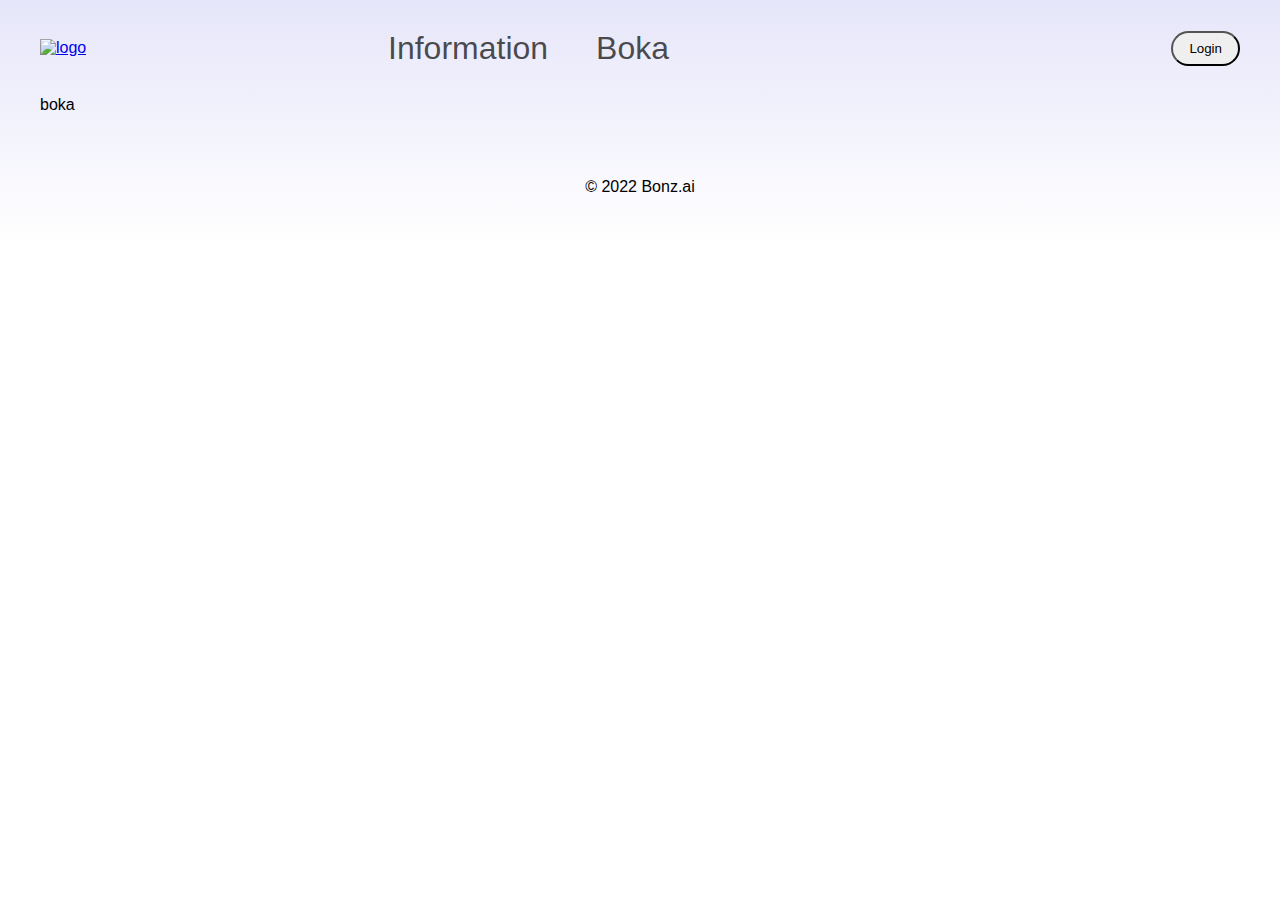
==== boka.html @ 75688e07 "first commit" ====
<!doctype html>
<html lang="sv">
<head>
    <meta charset="utf-8">
    <meta name="viewport" content="width=device-width, initial-scale=1.0">
    <title>Boka</title>
    <link rel="stylesheet" href="stil.css">
</head>

<body>

    <nav class="navigation">
        <a href="index.html" class="navigation__logo">
            <img class="navigation__bild" src="bilder/bonz.ai-logo-color-landscape.png" alt="logo">
        </a>
        <a class="navigation__link" href="om.html">Information</a>
        <a class="navigation__link" href="boka.html">Boka</a>
        <button class="navigation__button">Login</button>
    </nav>

    <p>boka</p>

    <footer class="footer">
        <p>&copy; 2022 Bonz.ai</p>
    </footer>

</body>
</html>
---- stil.css ----
* {
    box-sizing: border-box;
}

body {
    font-family: Verdana, sans-serif;
    width: clamp(0px, calc(100% - 20px), 1200px);
    margin: 0 auto;
    background: no-repeat linear-gradient(lavender, white);
}

/*--------------------- .navigation -----------------------*/

.navigation {
    height: 4rem;
    display: flex;
    align-items: center;
    margin: 1rem 0;
}

.navigation__logo {
    width: 300px;
}

.navigation__bild {
    width: 100%;
}

.navigation__link {
    text-decoration: none;
    color: rgb(0 0 0 / .7);
    font-size: 2rem;
    padding-left: 3rem;
}

.navigation__button {
    margin-left: auto;
    padding: .5rem 1rem;
    border-radius: 50rem;
    cursor: pointer;
}

/*----------------------- .content -------------------------*/

.content {
    display: flex;
    flex-direction: row-reverse;
    /* align-items: stretch; */
    gap: 2rem;
}

.content__boka,
.content__om {
    width: 50%;
}
.content__link {
    display: flex;
    flex-direction: column;
    border: 2px solid rgb(0 0 0 / .7);
    padding: 0 3rem 2rem;
    text-decoration: none;
    color: black;
    height: 100%;
}

.content__link:hover {
    background-color: rgb(0 0 0 / .1);
    cursor: pointer;
}
.content__rubrik {
    text-align: center;
    font-size: 2.4rem;
}
.content__paragraf {
    margin: 0 0 2rem;
}
.content__form {
    display: grid;
}
.content__bild {
    width: 100%;
    margin-top: auto;
}

/*------------------------- .footer --------------------------*/

.footer {
    display: flex;
    flex-wrap: wrap;
    justify-content: space-around;
    /* align-items: center; */
    padding: 2rem;
}
.footer__navigation {
    display: flex;
    flex-direction: column;
    /* justify-content: space-evenly; */
}
.footer__link {
    /* text-decoration: none; */
    color: black;
    line-height: 1.6rem;
}
.footer__adress {
    /* align-self: center; */
    line-height: 1.6rem;
}
.footer__bild {
    width: 120px;
}

/*------------------- @media --------------------------------*/

@media screen and (max-width: 750px) {
    .navigation {
        display: grid;
        place-items: center;
        height: unset;
        grid-template-columns: repeat(6, 1fr);
        grid-auto-rows: auto;
    }
    .navigation__logo {
        grid-column: 1 / span 4;
        grid-row: 1;
    }
    .navigation__button {
        margin-left: 3rem;
        grid-column: 5 / span 2;
        grid-row: 1;
        margin: 1rem;
    }
    .navigation__link {
        grid-column: span 3;
        padding: 1rem;
    }
    .content {
        flex-direction: column;
    }
    .content__boka,
    .content__om {
        width: 100%;
    }
}

@media screen and (max-width: 388px) {
    .navigation {
        display: flex;
        flex-direction: column;
    }
}
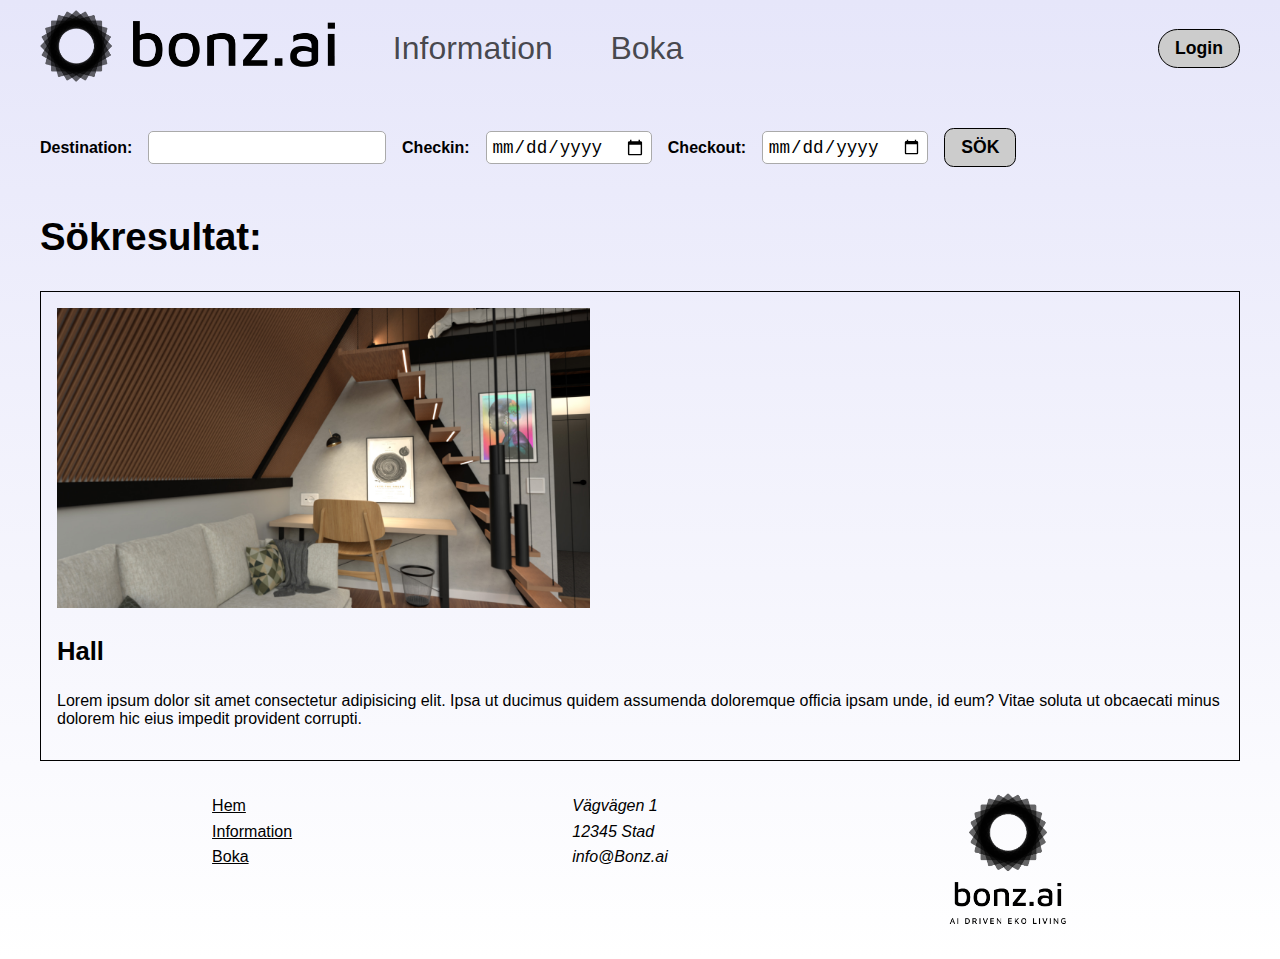
==== commit 85f673d4: "added content" ====
--- a/boka.html
+++ b/boka.html
@@ -1,5 +1,6 @@
 <!doctype html>
 <html lang="sv">
+
 <head>
     <meta charset="utf-8">
     <meta name="viewport" content="width=device-width, initial-scale=1.0">
@@ -11,18 +12,50 @@
 
     <nav class="navigation">
         <a href="index.html" class="navigation__logo">
-            <img class="navigation__bild" src="bilder/bonz.ai-logo-color-landscape.png" alt="logo">
+            <img class="navigation__img" src="bilder/bonz.ai-logo-black-landscape.png" alt="logo">
         </a>
         <a class="navigation__link" href="om.html">Information</a>
         <a class="navigation__link" href="boka.html">Boka</a>
-        <button class="navigation__button">Login</button>
+        <button class="button button--navigation">Login</button>
     </nav>
+    <main>
+        <section>
+            <form class="form form--row" action="boka.html">
+                <label class="form__label" for="destination">Destination:</label>
+                <input class="form__field form__field--row" type="text" id="destination">
+                <label class="form__label" for="date">Checkin:</label>
+                <input class="form__field form__field--row" type="date" name="date-in" id="date-in">
+                <label class="form__label" for="nights">Checkout:</label>
+                <input class="form__field form__field--row" type="date" name="date-out" id="date-out">
+                <button class="button button--form">SÖK</button>
+            </form>
+        </section>
+        <section class="results">
+            <h2>Sökresultat:</h2>
+            <article class="roomcard">
+                <img class="roomcard__img" src="bilder/01-day.jpg" alt="">
+                <h3>Hall</h3>
+                <p>
+                    Lorem ipsum dolor sit amet consectetur adipisicing elit. Ipsa ut ducimus quidem assumenda doloremque officia ipsam unde, id eum? Vitae soluta ut obcaecati minus dolorem hic eius impedit provident corrupti.
+                </p>
+            </article>
 
-    <p>boka</p>
-
+        </section>
+    </main>
     <footer class="footer">
-        <p>&copy; 2022 Bonz.ai</p>
+        <nav class="footer__navigation">
+            <a class="footer__link" href="index.html">Hem</a>
+            <a class="footer__link" href="om.html">Information</a>
+            <a class="footer__link" href="boka.html">Boka</a>
+        </nav>
+        <address class="footer__address">
+            Vägvägen 1<br>
+            12345 Stad<br>
+            info@Bonz.ai
+        </address>
+        <img class="footer__img" src="bilder/bonz.ai-logo-black-portrait-full.png" alt="logo">
     </footer>
 
 </body>
+
 </html>--- a/stil.css
+++ b/stil.css
@@ -8,7 +8,40 @@
     margin: 0 auto;
     background: no-repeat linear-gradient(lavender, white);
 }
-
+h1 {
+    font-size: 3rem;
+}
+h2 {
+    font-size: 2.4rem;
+}
+h3 {
+    font-size: 1.6rem;
+}
+.current {
+    color: black !important;
+    font-size: 2.4rem !important;
+    background-color: #aaa !important;
+}
+
+/*--------------------- .button -----------------------------*/
+
+.button {
+    padding: .5rem 1rem;
+    border: 1px solid black;
+    /* border-style: none; */
+    border-radius: 50rem;
+    cursor: pointer;
+    font-size: 1.1rem;
+    font-weight: bold;
+    background-color: #ccc;
+}
+.button--navigation {
+    margin-left: auto;
+}
+.button--form {
+    /* margin-top: .5rem; */
+    border-radius: .6rem;
+}
 /*--------------------- .navigation -----------------------*/
 
 .navigation {
@@ -22,7 +55,7 @@
     width: 300px;
 }
 
-.navigation__bild {
+.navigation__img {
     width: 100%;
 }
 
@@ -30,88 +63,128 @@
     text-decoration: none;
     color: rgb(0 0 0 / .7);
     font-size: 2rem;
-    padding-left: 3rem;
-}
-
-.navigation__button {
-    margin-left: auto;
-    padding: .5rem 1rem;
-    border-radius: 50rem;
-    cursor: pointer;
-}
-
-/*----------------------- .content -------------------------*/
+    margin-left: 3rem;
+    padding: .3rem;
+}
+
+
+/*------------------------- .content ---------------------*/
 
 .content {
     display: flex;
     flex-direction: row-reverse;
-    /* align-items: stretch; */
     gap: 2rem;
 }
 
-.content__boka,
-.content__om {
-    width: 50%;
-}
-.content__link {
+/*--------------------- .article -----------------------------*/
+.article {
+    /* width: 50%; */
     display: flex;
     flex-direction: column;
-    border: 2px solid rgb(0 0 0 / .7);
+    border: 2px solid rgb(0 0 0 / .5);
     padding: 0 3rem 2rem;
     text-decoration: none;
     color: black;
-    height: 100%;
-}
-
-.content__link:hover {
-    background-color: rgb(0 0 0 / .1);
-    cursor: pointer;
-}
-.content__rubrik {
+}
+
+.article__h2 {
     text-align: center;
-    font-size: 2.4rem;
-}
-.content__paragraf {
+}
+.article__paragraph {
     margin: 0 0 2rem;
 }
-.content__form {
-    display: grid;
-}
-.content__bild {
+.article__img {
     width: 100%;
     margin-top: auto;
 }
 
+/*----------------- .form ---------------------------------*/
+.form {
+    display: flex;
+    flex-direction: column;
+    align-items: flex-start;
+    margin: 1rem 0 3rem;
+}
+.form__label {
+    font-weight: bold;
+    /* margin: .3rem; */
+}
+.form__field {
+    padding: .3rem;
+    font-size: 1.1rem;
+    border-radius: 5px;
+    margin: .4rem 0 .8rem;
+    border: 1px solid #aaa;
+}
+
+.form__field:focus {
+    border-color: black;
+}
+.form--row {
+    margin: 3rem 0;
+    flex-direction: row;
+    align-items: center;
+}
+.form__field--row {
+    margin:0 1rem;
+    /* padding: 0; */
+}
 /*------------------------- .footer --------------------------*/
 
 .footer {
     display: flex;
     flex-wrap: wrap;
     justify-content: space-around;
-    /* align-items: center; */
     padding: 2rem;
 }
 .footer__navigation {
     display: flex;
     flex-direction: column;
-    /* justify-content: space-evenly; */
 }
 .footer__link {
-    /* text-decoration: none; */
     color: black;
     line-height: 1.6rem;
 }
-.footer__adress {
-    /* align-self: center; */
+.footer__address {
     line-height: 1.6rem;
 }
-.footer__bild {
+.footer__img {
     width: 120px;
 }
 
+
+/*===== om.html =============================================*/
+/*----------- .info ----------------------*/
+.info__img {
+    width: 100%;
+}
+
+/*=================== boka.html ===========================*/
+/*-------------- .roomcard ------------------------------*/
+ .roomcard {
+    /* display: grid; */
+    border: 1px solid black;
+    padding: 1rem;
+ }
+ .roomcard__img {
+    /* width: 100%; */
+    max-height: 300px;
+    object-fit: contain;
+ }
+
 /*------------------- @media --------------------------------*/
 
-@media screen and (max-width: 750px) {
+@media screen and (max-width: 973px) {
+    .form--row {
+        /* margin: 1rem 0 3rem; */
+        flex-direction: column;
+        align-items: flex-start;
+    }
+    .form__field--row {
+        margin: .4rem 0 .8rem;
+    }
+}
+@media screen and (max-width: 760px) {
     .navigation {
         display: grid;
         place-items: center;
@@ -123,8 +196,8 @@
         grid-column: 1 / span 4;
         grid-row: 1;
     }
-    .navigation__button {
-        margin-left: 3rem;
+    .button--navigation {
+        /* margin-left: 3rem; */
         grid-column: 5 / span 2;
         grid-row: 1;
         margin: 1rem;
@@ -136,13 +209,12 @@
     .content {
         flex-direction: column;
     }
-    .content__boka,
-    .content__om {
+    .article {
         width: 100%;
     }
 }
 
-@media screen and (max-width: 388px) {
+@media screen and (max-width: 395px) {
     .navigation {
         display: flex;
         flex-direction: column;
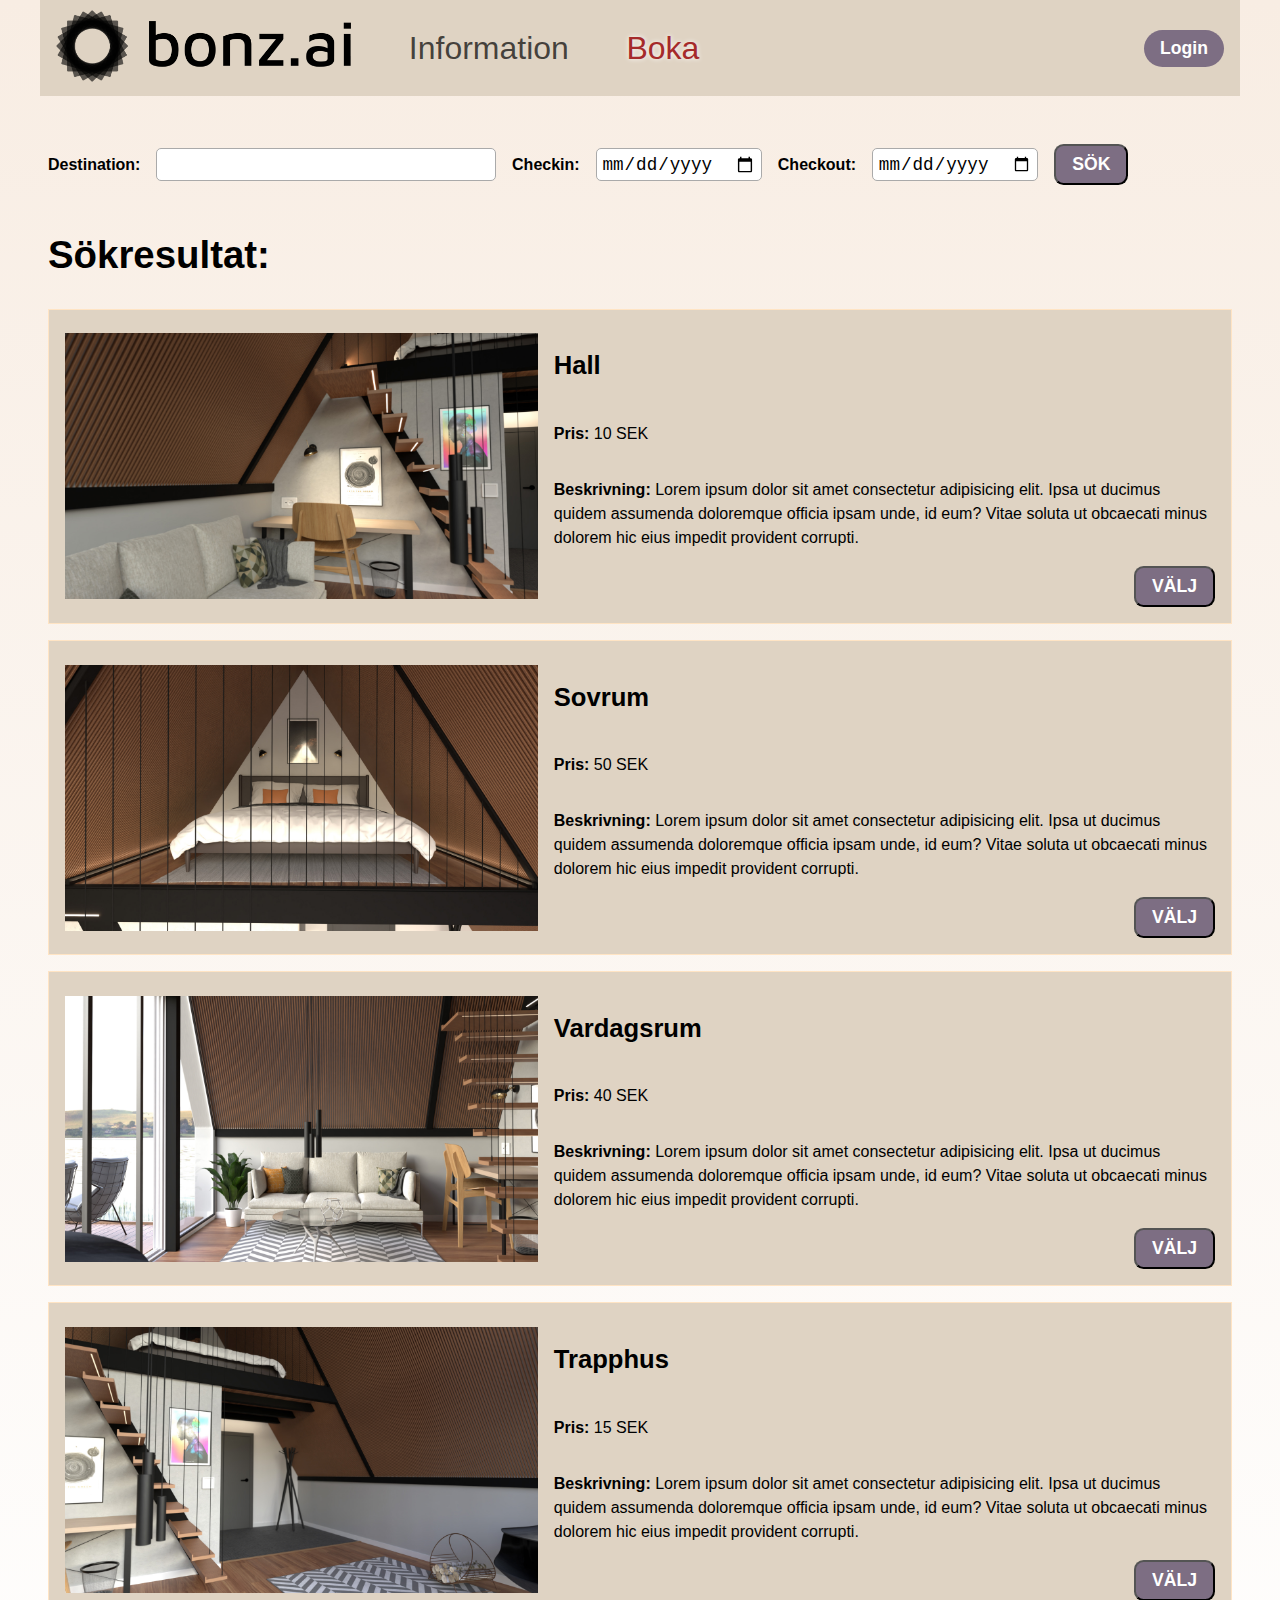
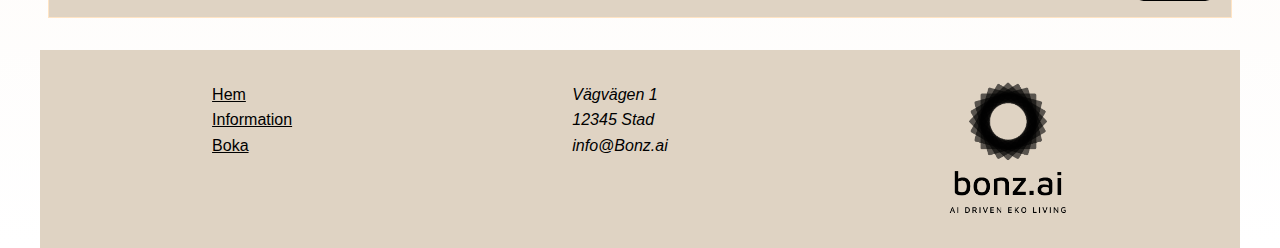
==== commit 8b59a747: "v1.0" ====
--- a/boka.html
+++ b/boka.html
@@ -15,18 +15,18 @@
             <img class="navigation__img" src="bilder/bonz.ai-logo-black-landscape.png" alt="logo">
         </a>
         <a class="navigation__link" href="om.html">Information</a>
-        <a class="navigation__link" href="boka.html">Boka</a>
+        <a class="navigation__link current" href="boka.html">Boka</a>
         <button class="button button--navigation">Login</button>
     </nav>
-    <main>
+    <main class="booking-content">
         <section>
             <form class="form form--row" action="boka.html">
                 <label class="form__label" for="destination">Destination:</label>
-                <input class="form__field form__field--row" type="text" id="destination">
+                <input class="form__field form__field--row" type="text" size="30" id="destination">
                 <label class="form__label" for="date">Checkin:</label>
-                <input class="form__field form__field--row" type="date" name="date-in" id="date-in">
+                <input class="form__field form__field--row form__field--date" type="date" name="date-in" id="date-in">
                 <label class="form__label" for="nights">Checkout:</label>
-                <input class="form__field form__field--row" type="date" name="date-out" id="date-out">
+                <input class="form__field form__field--row form__field--date" type="date" name="date-out" id="date-out">
                 <button class="button button--form">SÖK</button>
             </form>
         </section>
@@ -34,10 +34,39 @@
             <h2>Sökresultat:</h2>
             <article class="roomcard">
                 <img class="roomcard__img" src="bilder/01-day.jpg" alt="">
-                <h3>Hall</h3>
-                <p>
-                    Lorem ipsum dolor sit amet consectetur adipisicing elit. Ipsa ut ducimus quidem assumenda doloremque officia ipsam unde, id eum? Vitae soluta ut obcaecati minus dolorem hic eius impedit provident corrupti.
-                </p>
+                <div class="roomcard__text">
+                    <h3>Hall</h3>
+                    <p><span class="bold">Pris:</span> 10 SEK</p>
+                    <p><span class="bold">Beskrivning:</span> Lorem ipsum dolor sit amet consectetur adipisicing elit. Ipsa ut ducimus quidem assumenda doloremque officia ipsam unde, id eum? Vitae soluta ut obcaecati minus dolorem hic eius impedit provident corrupti. </p>
+                    <button class="button button--card">VÄLJ</button>
+                </div>
+            </article>
+            <article class="roomcard">
+                <img class="roomcard__img" src="bilder/04-day.jpg" alt="">
+                <div class="roomcard__text">
+                    <h3>Sovrum</h3>
+                    <p><span class="bold">Pris:</span> 50 SEK</p>
+                    <p><span class="bold">Beskrivning:</span> Lorem ipsum dolor sit amet consectetur adipisicing elit. Ipsa ut ducimus quidem assumenda doloremque officia ipsam unde, id eum? Vitae soluta ut obcaecati minus dolorem hic eius impedit provident corrupti. </p>
+                    <button class="button button--card">VÄLJ</button>
+                </div>
+            </article>
+            <article class="roomcard">
+                <img class="roomcard__img" src="bilder/05-day.jpg" alt="">
+                <div class="roomcard__text">
+                    <h3>Vardagsrum</h3>
+                    <p><span class="bold">Pris:</span> 40 SEK</p>
+                    <p><span class="bold">Beskrivning:</span> Lorem ipsum dolor sit amet consectetur adipisicing elit. Ipsa ut ducimus quidem assumenda doloremque officia ipsam unde, id eum? Vitae soluta ut obcaecati minus dolorem hic eius impedit provident corrupti. </p>
+                    <button class="button button--card">VÄLJ</button>
+                </div>
+            </article>
+            <article class="roomcard">
+                <img class="roomcard__img" src="bilder/06-day.jpg" alt="">
+                <div class="roomcard__text">
+                    <h3>Trapphus</h3>
+                    <p><span class="bold">Pris:</span> 15 SEK</p>
+                    <p><span class="bold">Beskrivning:</span> Lorem ipsum dolor sit amet consectetur adipisicing elit. Ipsa ut ducimus quidem assumenda doloremque officia ipsam unde, id eum? Vitae soluta ut obcaecati minus dolorem hic eius impedit provident corrupti. </p>
+                    <button class="button button--card">VÄLJ</button>
+                </div>
             </article>
 
         </section>
--- a/stil.css
+++ b/stil.css
@@ -3,52 +3,70 @@
 }
 
 body {
-    font-family: Verdana, sans-serif;
+    font: 16px Verdana, sans-serif;
     width: clamp(0px, calc(100% - 20px), 1200px);
+    max-width: 1200px;
     margin: 0 auto;
-    background: no-repeat linear-gradient(lavender, white);
-}
+    background: linear-gradient( rgb(248 237 227), white );
+}
+
+h1, h2, h3 {
+    font-family: Arial, Helvetica, sans-serif;
+}
+
 h1 {
-    font-size: 3rem;
-}
+    font-size: 3em;
+}
+
 h2 {
-    font-size: 2.4rem;
-}
+    font-size: 2.4em;
+}
+
 h3 {
-    font-size: 1.6rem;
-}
+    font-size: 1.6em;
+}
+
+p {
+    line-height: 1.5rem;
+}
+
 .current {
-    color: black !important;
-    font-size: 2.4rem !important;
-    background-color: #aaa !important;
-}
-
-/*--------------------- .button -----------------------------*/
-
+    color: brown !important;
+    text-shadow: 0px 0px 5px white;
+}
+
+.bold {
+    font-weight: bold;
+}
+/*----------------- .button -------------------------------*/
 .button {
     padding: .5rem 1rem;
-    border: 1px solid black;
-    /* border-style: none; */
-    border-radius: 50rem;
+    border-radius: .6rem;
     cursor: pointer;
     font-size: 1.1rem;
     font-weight: bold;
-    background-color: #ccc;
-}
+    background-color: #7d6e83;
+    color: white;
+}
+
 .button--navigation {
+    border-radius: 50rem;
     margin-left: auto;
-}
-.button--form {
-    /* margin-top: .5rem; */
-    border-radius: .6rem;
-}
-/*--------------------- .navigation -----------------------*/
-
+    border-style: none;
+}
+
+.button--card {
+    margin-top: auto;
+    margin-left: auto;
+}
+/*----------------- .navigation ---------------------------*/
 .navigation {
-    height: 4rem;
+    height: 6rem;
     display: flex;
     align-items: center;
-    margin: 1rem 0;
+    margin: 0 0 1rem;
+    background: #dfd3c3;
+    padding: 1rem;
 }
 
 .navigation__logo {
@@ -66,38 +84,36 @@
     margin-left: 3rem;
     padding: .3rem;
 }
-
-
-/*------------------------- .content ---------------------*/
-
+/*----------------- .content ------------------------------*/
 .content {
     display: flex;
     flex-direction: row-reverse;
-    gap: 2rem;
-}
-
-/*--------------------- .article -----------------------------*/
+    gap: 1rem;
+    margin: 0 .5rem;
+}
+/*----------------- .article ------------------------------*/
 .article {
-    /* width: 50%; */
     display: flex;
     flex-direction: column;
-    border: 2px solid rgb(0 0 0 / .5);
+    border: 1px solid bisque;
     padding: 0 3rem 2rem;
     text-decoration: none;
     color: black;
+    background: #dfd3c3;
 }
 
 .article__h2 {
     text-align: center;
 }
+
 .article__paragraph {
     margin: 0 0 2rem;
 }
+
 .article__img {
     width: 100%;
     margin-top: auto;
 }
-
 /*----------------- .form ---------------------------------*/
 .form {
     display: flex;
@@ -105,10 +121,11 @@
     align-items: flex-start;
     margin: 1rem 0 3rem;
 }
+
 .form__label {
     font-weight: bold;
-    /* margin: .3rem; */
-}
+}
+
 .form__field {
     padding: .3rem;
     font-size: 1.1rem;
@@ -120,103 +137,186 @@
 .form__field:focus {
     border-color: black;
 }
+
+.form__field--date {
+    width: unset;
+}
+
+.form__area {
+    width: 100%;
+    max-width: 800px;
+    margin: .8rem 0;
+}
+
 .form--row {
     margin: 3rem 0;
     flex-direction: row;
     align-items: center;
 }
+
 .form__field--row {
     margin:0 1rem;
-    /* padding: 0; */
-}
-/*------------------------- .footer --------------------------*/
-
+}
+/*-------------------- .footer ----------------------------*/
 .footer {
     display: flex;
     flex-wrap: wrap;
     justify-content: space-around;
     padding: 2rem;
-}
+    background: #dfd3c3;
+    margin-top: 2rem;
+}
+
 .footer__navigation {
     display: flex;
     flex-direction: column;
 }
+
 .footer__link {
     color: black;
     line-height: 1.6rem;
 }
+
 .footer__address {
     line-height: 1.6rem;
 }
+
 .footer__img {
     width: 120px;
 }
 
-
-/*===== om.html =============================================*/
-/*----------- .info ----------------------*/
-.info__img {
+/*=================== om.html =============================*/
+/*------------------- .info -------------------------------*/
+.info {
+    margin: 0 .5rem;
+    background: #dfd3c3;
+    padding: .01rem 2rem;
+}
+/*------------------- .gallery ----------------------------*/
+.gallery {
+    display: grid;
+    grid-template-columns: 1fr 1fr 1fr;
+    gap: 1rem;
+    margin: 2rem 0;
+}
+
+.gallery__img {
     width: 100%;
+    transition: transform .25s;
+}
+
+.gallery__img:hover {
+    transform: scale(1.2);
+    /* width: 120%; */
+    transition: transform .25s;
 }
 
 /*=================== boka.html ===========================*/
-/*-------------- .roomcard ------------------------------*/
+/*------------------ .booking-content ---------------------*/
+.booking-content {
+    margin: 0 .5rem;
+}
+/*------------------ .roomcard ----------------------------*/
  .roomcard {
-    /* display: grid; */
-    border: 1px solid black;
+    display: flex;
+    border: 1px solid bisque;
+    align-items: center;
+    justify-content: center;
+    margin: 1rem 0;
+    background: #dfd3c3;
+ }
+
+ .roomcard__img {
+    width: 40%;
+    height: 100%;
+    margin-left: 1rem;
+ }
+
+ .roomcard__text {
+    display: flex;
+    flex-direction: column;
+    width: 60%;
     padding: 1rem;
  }
- .roomcard__img {
-    /* width: 100%; */
-    max-height: 300px;
-    object-fit: contain;
- }
-
-/*------------------- @media --------------------------------*/
-
-@media screen and (max-width: 973px) {
+
+/*====================== @media ===========================*/
+@media screen and (max-width: 1074px) {
     .form--row {
-        /* margin: 1rem 0 3rem; */
         flex-direction: column;
         align-items: flex-start;
     }
+
     .form__field--row {
         margin: .4rem 0 .8rem;
     }
-}
-@media screen and (max-width: 760px) {
+/*---------------------------------------------------------*/
+    .roomcard {
+        flex-direction: column;
+    }
+
+    .roomcard__img {
+        width: 100%;
+        padding: .7rem;
+        margin: 0;
+    }
+
+    .roomcard__text {
+        width: 100%;
+    }
+}
+
+/*=========================================================*/
+@media screen and (max-width: 793px) {
     .navigation {
         display: grid;
         place-items: center;
+        grid-template-columns: repeat(6, 1fr);
         height: unset;
-        grid-template-columns: repeat(6, 1fr);
         grid-auto-rows: auto;
     }
+
     .navigation__logo {
         grid-column: 1 / span 4;
         grid-row: 1;
     }
+
     .button--navigation {
-        /* margin-left: 3rem; */
         grid-column: 5 / span 2;
         grid-row: 1;
         margin: 1rem;
     }
+
     .navigation__link {
         grid-column: span 3;
         padding: 1rem;
     }
+/*---------------------------------------------------------*/
     .content {
         flex-direction: column;
     }
+/*---------------------------------------------------------*/
     .article {
         width: 100%;
     }
-}
-
-@media screen and (max-width: 395px) {
+/*---------------------------------------------------------*/
+    .gallery {
+        grid-template-columns: 1fr 1fr;
+        gap: .5rem;
+    }
+}
+
+/*=========================================================*/
+@media screen and (max-width: 450px) {
     .navigation {
         display: flex;
         flex-direction: column;
     }
+
+    .navigation * {
+        margin: 0;
+    }
+    
+    .form__field {
+        width: 100%;
+    }
 }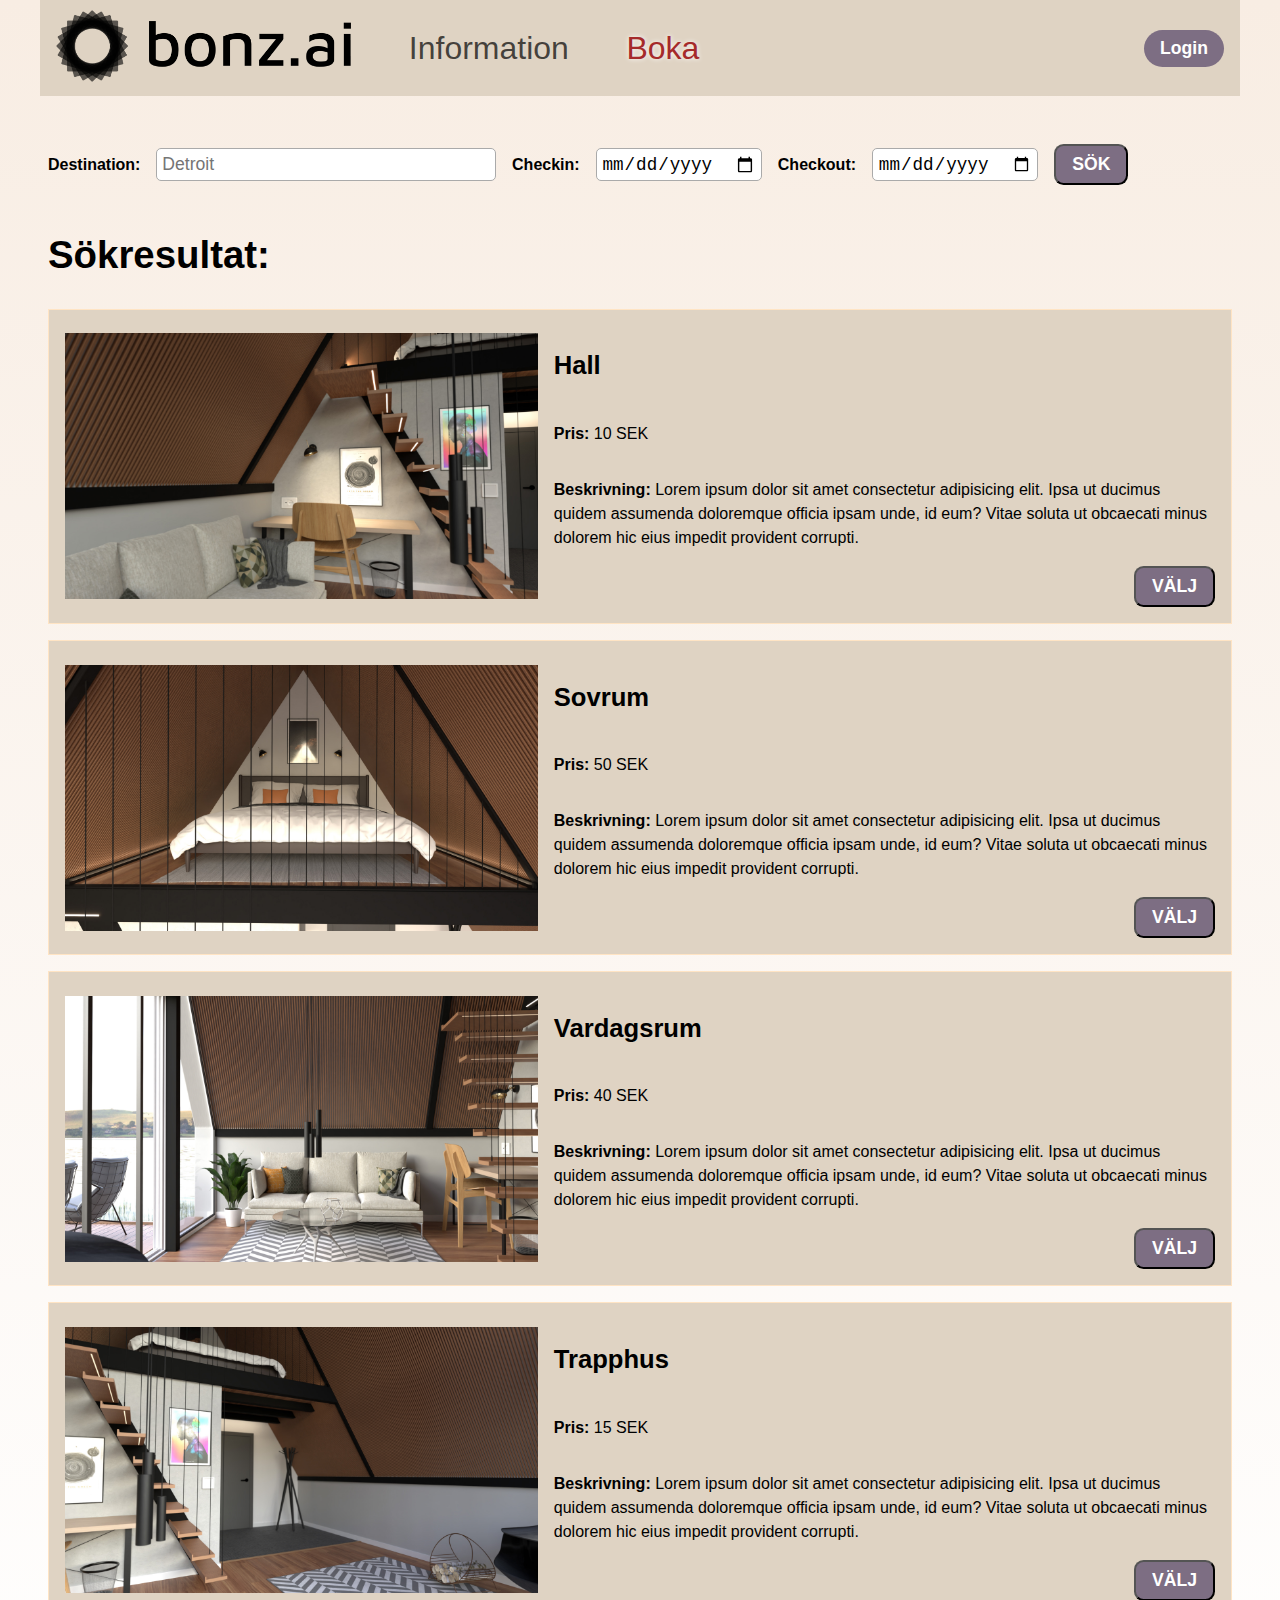
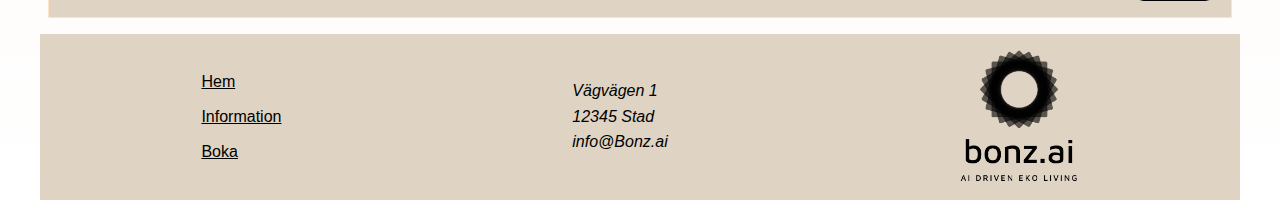
==== commit 373cec13: "v1.01" ====
--- a/boka.html
+++ b/boka.html
@@ -22,7 +22,7 @@
         <section>
             <form class="form form--row" action="boka.html">
                 <label class="form__label" for="destination">Destination:</label>
-                <input class="form__field form__field--row" type="text" size="30" id="destination">
+                <input class="form__field form__field--row" type="text" size="30" id="destination" placeholder="Detroit">
                 <label class="form__label" for="date">Checkin:</label>
                 <input class="form__field form__field--row form__field--date" type="date" name="date-in" id="date-in">
                 <label class="form__label" for="nights">Checkout:</label>
@@ -37,7 +37,9 @@
                 <div class="roomcard__text">
                     <h3>Hall</h3>
                     <p><span class="bold">Pris:</span> 10 SEK</p>
-                    <p><span class="bold">Beskrivning:</span> Lorem ipsum dolor sit amet consectetur adipisicing elit. Ipsa ut ducimus quidem assumenda doloremque officia ipsam unde, id eum? Vitae soluta ut obcaecati minus dolorem hic eius impedit provident corrupti. </p>
+                    <p><span class="bold">Beskrivning:</span> Lorem ipsum dolor sit amet consectetur adipisicing
+                        elit. Ipsa ut ducimus quidem assumenda doloremque officia ipsam unde, id eum? Vitae
+                        soluta ut obcaecati minus dolorem hic eius impedit provident corrupti. </p>
                     <button class="button button--card">VÄLJ</button>
                 </div>
             </article>
@@ -46,7 +48,9 @@
                 <div class="roomcard__text">
                     <h3>Sovrum</h3>
                     <p><span class="bold">Pris:</span> 50 SEK</p>
-                    <p><span class="bold">Beskrivning:</span> Lorem ipsum dolor sit amet consectetur adipisicing elit. Ipsa ut ducimus quidem assumenda doloremque officia ipsam unde, id eum? Vitae soluta ut obcaecati minus dolorem hic eius impedit provident corrupti. </p>
+                    <p><span class="bold">Beskrivning:</span> Lorem ipsum dolor sit amet consectetur adipisicing
+                        elit. Ipsa ut ducimus quidem assumenda doloremque officia ipsam unde, id eum? Vitae
+                        soluta ut obcaecati minus dolorem hic eius impedit provident corrupti. </p>
                     <button class="button button--card">VÄLJ</button>
                 </div>
             </article>
@@ -55,7 +59,9 @@
                 <div class="roomcard__text">
                     <h3>Vardagsrum</h3>
                     <p><span class="bold">Pris:</span> 40 SEK</p>
-                    <p><span class="bold">Beskrivning:</span> Lorem ipsum dolor sit amet consectetur adipisicing elit. Ipsa ut ducimus quidem assumenda doloremque officia ipsam unde, id eum? Vitae soluta ut obcaecati minus dolorem hic eius impedit provident corrupti. </p>
+                    <p><span class="bold">Beskrivning:</span> Lorem ipsum dolor sit amet consectetur adipisicing
+                        elit. Ipsa ut ducimus quidem assumenda doloremque officia ipsam unde, id eum? Vitae
+                        soluta ut obcaecati minus dolorem hic eius impedit provident corrupti. </p>
                     <button class="button button--card">VÄLJ</button>
                 </div>
             </article>
@@ -64,7 +70,9 @@
                 <div class="roomcard__text">
                     <h3>Trapphus</h3>
                     <p><span class="bold">Pris:</span> 15 SEK</p>
-                    <p><span class="bold">Beskrivning:</span> Lorem ipsum dolor sit amet consectetur adipisicing elit. Ipsa ut ducimus quidem assumenda doloremque officia ipsam unde, id eum? Vitae soluta ut obcaecati minus dolorem hic eius impedit provident corrupti. </p>
+                    <p><span class="bold">Beskrivning:</span> Lorem ipsum dolor sit amet consectetur adipisicing
+                        elit. Ipsa ut ducimus quidem assumenda doloremque officia ipsam unde, id eum? Vitae
+                        soluta ut obcaecati minus dolorem hic eius impedit provident corrupti. </p>
                     <button class="button button--card">VÄLJ</button>
                 </div>
             </article>
--- a/stil.css
+++ b/stil.css
@@ -1,3 +1,6 @@
+/*
+
+*/
 * {
     box-sizing: border-box;
 }
@@ -7,7 +10,7 @@
     width: clamp(0px, calc(100% - 20px), 1200px);
     max-width: 1200px;
     margin: 0 auto;
-    background: linear-gradient( rgb(248 237 227), white );
+    background: no-repeat linear-gradient(rgb(248 237 227), white );
 }
 
 h1, h2, h3 {
@@ -162,9 +165,10 @@
     display: flex;
     flex-wrap: wrap;
     justify-content: space-around;
-    padding: 2rem;
-    background: #dfd3c3;
-    margin-top: 2rem;
+    align-items: center;
+    padding: 1rem;
+    background: #dfd3c3;
+    margin-top: 1rem;
 }
 
 .footer__navigation {
@@ -174,7 +178,7 @@
 
 .footer__link {
     color: black;
-    line-height: 1.6rem;
+    line-height: 2.2rem;
 }
 
 .footer__address {
@@ -239,7 +243,7 @@
     padding: 1rem;
  }
 
-/*====================== @media ===========================*/
+/*====================== @media 1074 ======================*/
 @media screen and (max-width: 1074px) {
     .form--row {
         flex-direction: column;
@@ -265,7 +269,7 @@
     }
 }
 
-/*=========================================================*/
+/*=================== @media 793 ==========================*/
 @media screen and (max-width: 793px) {
     .navigation {
         display: grid;
@@ -305,7 +309,7 @@
     }
 }
 
-/*=========================================================*/
+/*=================== @media 450 ==========================*/
 @media screen and (max-width: 450px) {
     .navigation {
         display: flex;
